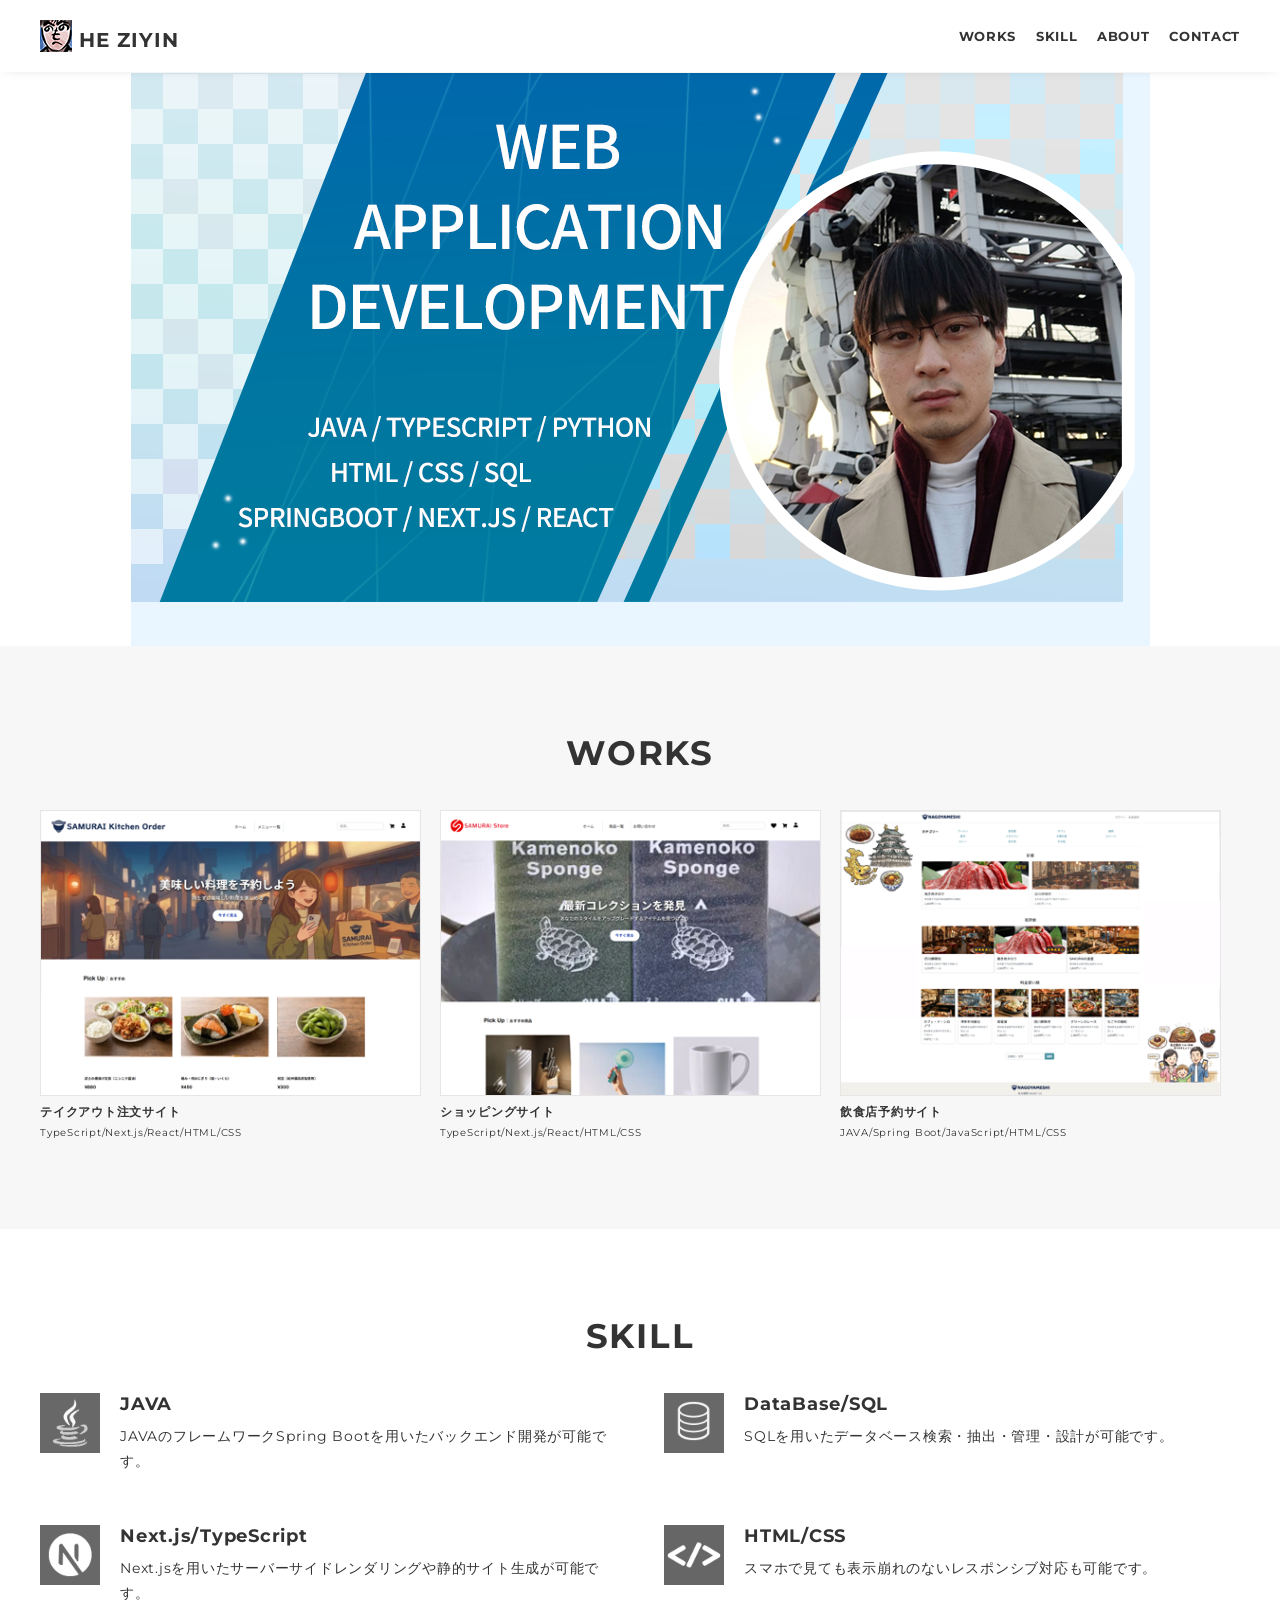
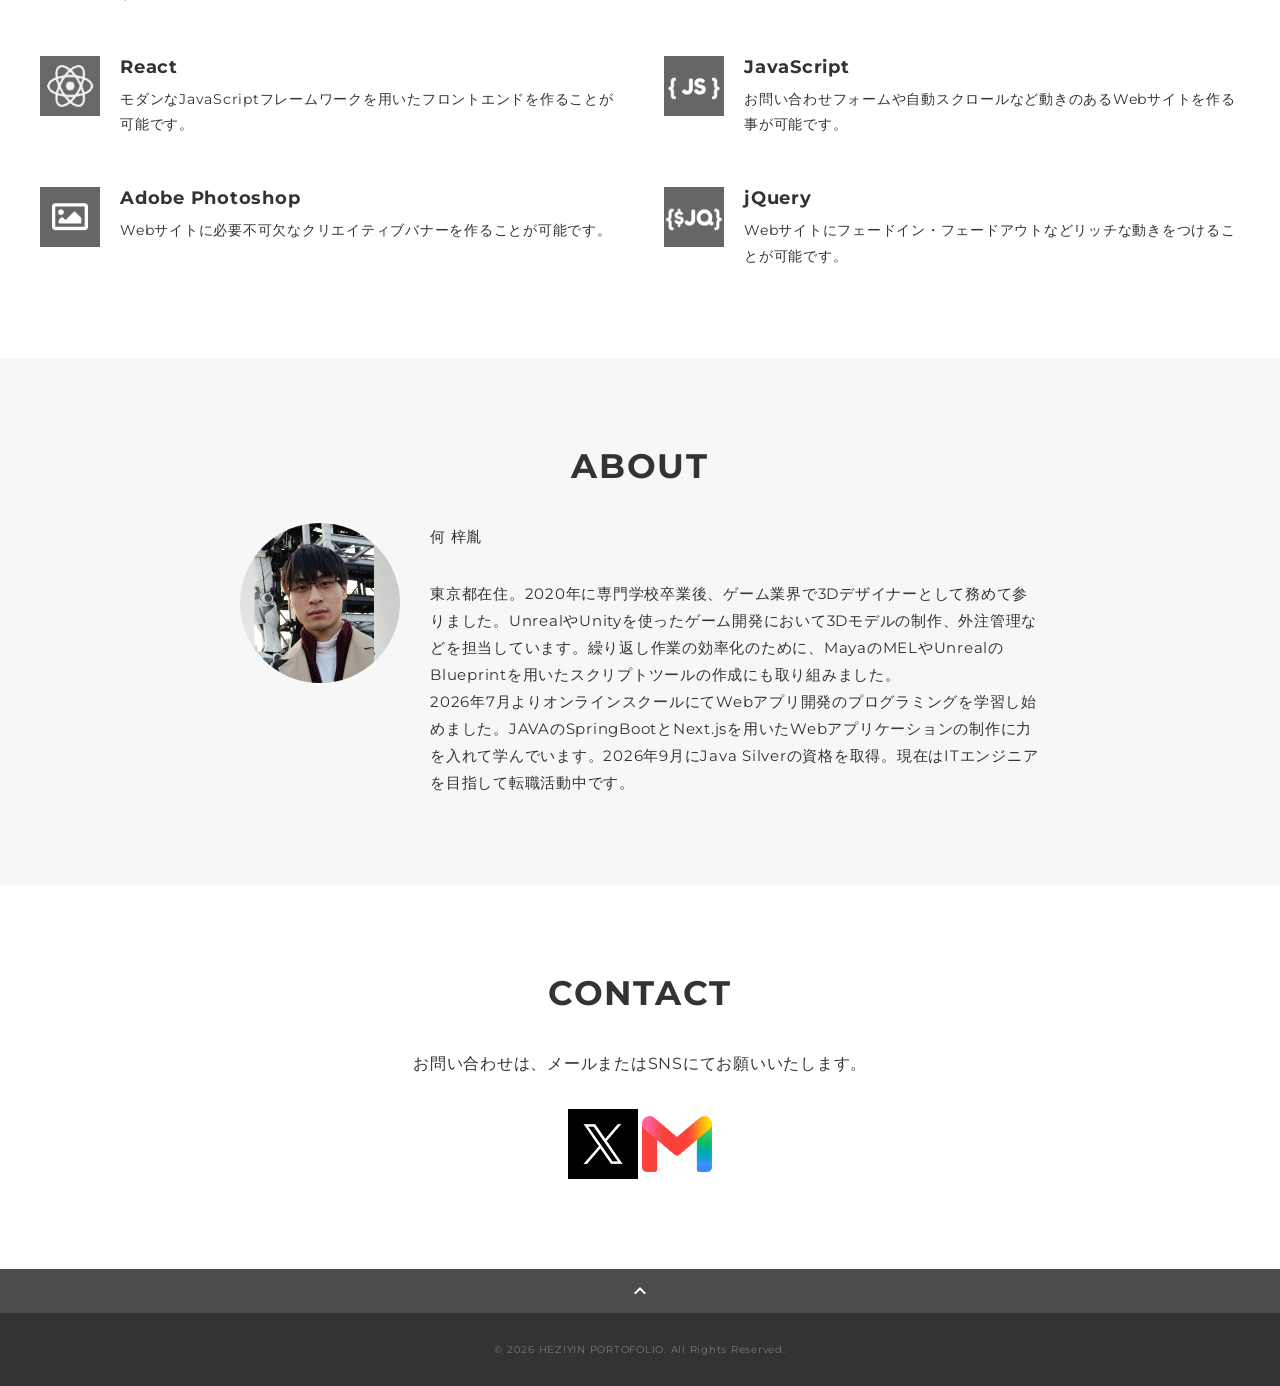
==== index.html @ 1aa2855c "初回コミット" ====
<!DOCTYPE html>
<html>
<head>
  <meta charset="utf-8">
  <meta name="viewport" content="width=device-width, initial-scale=1.0, maximum-scale=1.0, minimum-scale=1.0">
  <title>HE ZIYIN ポートフォリオ</title>
  <link rel="icon" href="img/favicon.ico" sizes="any">
  <link rel="preconnect" href="https://fonts.gstatic.com">
  <link href="https://fonts.googleapis.com/css2?family=Montserrat:wght@400;700&display=swap" rel="stylesheet">
  <link href="https://fonts.googleapis.com/css?family=Material+Icons+Outlined" rel="stylesheet">
  <link href="css/ress.css" media="all" rel="stylesheet" type="text/css" />
  <link href="css/style.css" media="all" rel="stylesheet" type="text/css" />
</head>

<body>
  <div class="wrapper">

    <!-- header -->
    <header class="header ">
      <div class="container">
        <h1 class="header-logo">
          <img src="img/favicon.ico" alt="favicon">
          <a href="#">HE ZIYIN</a>
        </h1>
        <nav class="gnav">
          <ul class="gnav-list">
            <li class="gnav-item"><a href="#works">WORKS</a></li>
            <li class="gnav-item"><a href="#skill">SKILL</a></li>
            <li class="gnav-item"><a href="#about">ABOUT</a></li>
            <li class="gnav-item"><a href="#contact">CONTACT</a></li>
          </ul>
        </nav>
      </div>
    </header>
    <!-- /header -->

    <main class="content">

      <!-- mv -->
      <div class="mv">
        <div class="mv-container">
          <img src="img/main.png" alt="">
        </div>
      </div>
      <!-- /mv -->

      <!-- works -->
      <section class="works section" id="works">
        <div class="container">
          <h2 class="title">WORKS</h2>
          <div class="works-list">
            <a class="works-item" href="works-1.html">
              <div class="works-img"><img src="img/works/html1.png" alt="html1" /></div>
              <p class="works-name">テイクアウト注文サイト</p>
              <p class="works-info">TypeScript/Next.js/React/HTML/CSS</p>
            </a>
            <a class="works-item" href="works-2.html">
              <div class="works-img"><img src="img/works/html2.png" alt="html2" /></div>
              <p class="works-name">ショッピングサイト</p>
              <p class="works-info">TypeScript/Next.js/React/HTML/CSS</p>
            </a>
            <a class="works-item" href="works-3.html">
              <div class="works-img"><img src="img/works/JAVA(BootSpring).png" alt="JAVA(BootSpring)" /></div>
              <p class="works-name">飲食店予約サイト</p>
              <p class="works-info">JAVA/Spring Boot/JavaScript/HTML/CSS</p>
            </a>
          </div>
        </div>
      </section>
      <!-- /works -->

      <!-- skill -->
      <section class="skill section" id="skill">
        <div class="container">
          <h2 class="title">SKILL</h2>

          <div class="skill-list">
            <div class="skill-item">
              <p class="skill-img"><img src="img/skills/java.png" alt="java"></p>
              <div class="skill-body">
                <h3 class="skill-name">JAVA</h3>
                <p class="skill-text">
                  JAVAのフレームワークSpring Bootを用いたバックエンド開発が可能です。</p>
              </div>
            </div>
            <div class="skill-item">
              <p class="skill-img"><img src="img/skills/database.png" alt="database"></p>
              <div class="skill-body">
                <h3 class="skill-name">DataBase/SQL</h3>
                <p class="skill-text">
                  SQLを用いたデータベース検索・抽出・管理・設計が可能です。</p>
              </div>
            </div>
            <div class="skill-item">
              <p class="skill-img"><img src="img/skills/nextjs.png" alt="nextjs"></p>
              <div class="skill-body">
                <h3 class="skill-name">Next.js/TypeScript</h3>
                <p class="skill-text">
                  Next.jsを用いたサーバーサイドレンダリングや静的サイト生成が可能です。</p>
              </div>
            </div>
            <div class="skill-item">
              <p class="skill-img"><img src="img/skills/html.png" alt="html"></p>
              <div class="skill-body">
                <h3 class="skill-name">HTML/CSS</h3>
                <p class="skill-text">
                  スマホで見ても表示崩れのないレスポンシブ対応も可能です。</p>
              </div>
            </div>
            <div class="skill-item">
              <p class="skill-img"><img src="img/skills/react.png" alt="react"></p>
              <div class="skill-body">
                <h3 class="skill-name">React</h3>
                <p class="skill-text">
                  モダンなJavaScriptフレームワークを用いたフロントエンドを作ることが可能です。</p>
              </div>
            </div>
            <div class="skill-item">
              <p class="skill-img"><img src="img/skills/js.png" alt="javascript"></p>
              <div class="skill-body">
                <h3 class="skill-name">JavaScript</h3>
                <p class="skill-text">
                  お問い合わせフォームや自動スクロールなど動きのあるWebサイトを作る事が可能です。</p>
              </div>
            </div>
            <div class="skill-item">
              <p class="skill-img"><img src="img/skills/photoshop.png" alt="photoshop"></p>
              <div class="skill-body">
                <h3 class="skill-name">Adobe Photoshop</h3>
                <p class="skill-text">
                  Webサイトに必要不可欠なクリエイティブバナーを作ることが可能です。</p>
              </div>
            </div>
            <div class="skill-item">
              <p class="skill-img"><img src="img/skills/jquery.png" alt="jquery"></p>
              <div class="skill-body">
                <h3 class="skill-name">jQuery</h3>
                <p class="skill-text">
                  Webサイトにフェードイン・フェードアウトなどリッチな動きをつけることが可能です。</p>
              </div>
            </div>

          </div>
        </div>
      </section>
      <!-- /skill -->

      <!-- about -->
      <section class="about section" id="about">
        <div class="container">
          <h2 class="title">ABOUT</h2>
          <div class="profile">
            <p class="profile-img">
              <img src="img/about.png" alt="about">
            </p>
            <div class="profile-body">
              <p>
                何 梓胤
              </p>
              <p>
                東京都在住。2020年に専門学校卒業後、ゲーム業界で3Dデザイナーとして務めて参りました。UnrealやUnityを使ったゲーム開発において3Dモデルの制作、外注管理などを担当しています。繰り返し作業の効率化のために、MayaのMELやUnrealのBlueprintを用いたスクリプトツールの作成にも取り組みました。
                <br>2026年7月よりオンラインスクールにてWebアプリ開発のプログラミングを学習し始めました。JAVAのSpringBootとNext.jsを用いたWebアプリケーションの制作に力を入れて学んでいます。2026年9月にJava Silverの資格を取得。現在はITエンジニアを目指して転職活動中です。
              </p>
              
            </div>
          </div>
        </div>
      </section>
      <!-- /about -->

      <!-- contact -->
      <section class="contact section" id="contact">
        <div class="container">
          <h2 class="title">CONTACT</h2>
          <p class="lead">
            お問い合わせは、<br class="sp-only">メールまたはSNSにてお願いいたします。
          </p>
          <div class="contact-list">
            <a href="https://x.com/X51PzrxZDwlYu63" target="_blank">
              <img src="img/icon_X.png" alt="X">
            </a>
            <a href="mailto:h953654073@gmail.com">
              <img src="img/icon_Gmail.png" alt="Gmail">
            </a>
          </div>
        </div>
      </section>
      <!-- /contact -->
      <div class="page-top" id="js-page-top">
        <span class="material-icons-outlined">expand_less</span>
      </div>
    </main>

    <!-- footer -->
    <footer class="footer">
      <div class="copyright">&copy; 2026 HEZIYIN PORTOFOLIO. All Rights Reserved.</div>
    </footer>
    <!-- /footer -->

  </div>
  <script src="https://ajax.googleapis.com/ajax/libs/jquery/3.6.0/jquery.min.js"></script>
  <script type='text/javascript' src="js/script.js"></script>
</body>
</html>
---- css/ress.css ----
/*!
 * ress.css • v3.0.1
 * MIT License
 * github.com/filipelinhares/ress
 */

/* # =================================================================
   # Global selectors
   # ================================================================= */

html {
  box-sizing: border-box;
  word-break: normal;
  -moz-tab-size: 4;
  tab-size: 4;

  -webkit-text-size-adjust: 100%; /* Prevent adjustments of font size after orientation changes in iOS */
}

*,
::before,
::after {
  box-sizing: inherit;
  background-repeat: no-repeat; /* Set `background-repeat: no-repeat` to all elements and pseudo elements */
}

::before,
::after {
  vertical-align: inherit;
  text-decoration: inherit; /* Inherit text-decoration and vertical align to ::before and ::after pseudo elements */
}

* {
  margin: 0;
  padding: 0; /* Reset `padding` and `margin` of all elements */
}

/* # =================================================================
   # General elements
   # ================================================================= */

hr {
  overflow: visible; /* Show the overflow in Edge and IE */
  height: 0; /* Add the correct box sizing in Firefox */
}

details,
main {
  display: block; /* Render the `main` element consistently in IE. */
}

summary {
  display: list-item; /* Add the correct display in all browsers */
}

small {
  font-size: 80%; /* Set font-size to 80% in `small` elements */
}

[hidden] {
  display: none; /* Add the correct display in IE */
}

abbr[title] {
  /* Add the correct text decoration in Chrome, Edge, IE, Opera, and Safari */
  text-decoration: underline;
  text-decoration: underline dotted;
  border-bottom: none; /* Remove the bottom border in Chrome 57 */
}

a {
  background-color: transparent; /* Remove the gray background on active links in IE 10 */
}

a:active,
a:hover {
  outline-width: 0; /* Remove the outline when hovering in all browsers */
}

code,
kbd,
pre,
samp {
  font-family: monospace, monospace; /* Specify the font family of code elements */
}

pre {
  font-size: 1em; /* Correct the odd `em` font sizing in all browsers */
}

b,
strong {
  font-weight: bolder; /* Add the correct font weight in Chrome, Edge, and Safari */
}

/* https://gist.github.com/unruthless/413930 */
sub,
sup {
  position: relative;
  font-size: 75%;
  line-height: 0;
  vertical-align: baseline;
}

sub {
  bottom: -.25em;
}

sup {
  top: -.5em;
}

/* # =================================================================
   # Forms
   # ================================================================= */

input {
  border-radius: 0;
}

/* Replace pointer cursor in disabled elements */
[disabled] {
  cursor: default;
}

[type="number"]::-webkit-container-spin-button,
[type="number"]::-webkit-outer-spin-button {
  height: auto; /* Correct the cursor style of increment and decrement buttons in Chrome */
}

[type="search"] {
  outline-offset: -2px; /* Correct the outline style in Safari */

  -webkit-appearance: textfield; /* Correct the odd appearance in Chrome and Safari */
}

[type="search"]::-webkit-search-decoration {
  -webkit-appearance: none; /* Remove the container padding in Chrome and Safari on macOS */
}

textarea {
  overflow: auto; /* Internet Explorer 11+ */
  resize: vertical; /* Specify textarea resizability */
}

button,
input,
optgroup,
select,
textarea {
  font: inherit; /* Specify font inheritance of form elements */
}

optgroup {
  font-weight: bold; /* Restore the font weight unset by the previous rule */
}

button {
  overflow: visible; /* Address `overflow` set to `hidden` in IE 8/9/10/11 */
}

button,
select {
  text-transform: none; /* Firefox 40+, Internet Explorer 11- */
}

/* Apply cursor pointer to button elements */
button,
[type="button"],
[type="reset"],
[type="submit"],
[role="button"] {
  cursor: pointer;
  color: inherit;
}

/* Remove container padding and border in Firefox 4+ */
button::-moz-focus-container,
[type="button"]::-moz-focus-container,
[type="reset"]::-moz-focus-container,
[type="submit"]::-moz-focus-container {
  padding: 0;
  border-style: none;
}

/* Replace focus style removed in the border reset above */
button:-moz-focusring,
[type="button"]::-moz-focus-container,
[type="reset"]::-moz-focus-container,
[type="submit"]::-moz-focus-container {
  outline: 1px dotted ButtonText;
}

button,
html [type="button"],
/* Prevent a WebKit bug where (2) destroys native `audio` and `video`controls in Android 4 */
[type="reset"],
[type="submit"] {
  -webkit-appearance: button; /* Correct the inability to style clickable types in iOS */
}

/* Remove the default button styling in all browsers */
button,
input,
select,
textarea {
  border-style: none;
  background-color: transparent;
}

/* Style select like a standard input */
select {
  -webkit-appearance: none; /* Chrome 41+ */
  -moz-appearance: none; /* Firefox 36+ */
}

select::-ms-expand {
  display: none; /* Internet Explorer 11+ */
}

select::-ms-value {
  color: currentColor; /* Internet Explorer 11+ */
}

legend {
  display: table; /* Correct the text wrapping in Edge and IE */
  max-width: 100%; /* Correct the text wrapping in Edge and IE */
  max-width: 100%; /* Correct the text wrapping in Edge 18- and IE */
  white-space: normal; /* Correct the text wrapping in Edge and IE */
  color: inherit; /* Correct the color inheritance from `fieldset` elements in IE */
  border: 0; /* Correct `color` not being inherited in IE 8/9/10/11 */
}

::-webkit-file-upload-button {
  font: inherit; /* Change font properties to `inherit` in Chrome and Safari */
  color: inherit;
  /* Correct the inability to style clickable types in iOS and Safari */

  -webkit-appearance: button;
}

/* # =================================================================
   # Specify media element style
   # ================================================================= */

img {
  border-style: none; /* Remove border when inside `a` element in IE 8/9/10 */
}

/* Add the correct vertical alignment in Chrome, Firefox, and Opera */
progress {
  vertical-align: baseline;
}

/* # =================================================================
   # Accessibility
   # ================================================================= */

/* Hide content from screens but not screenreaders */
@media screen {
  [hidden~="screen"] {
    display: inherit;
  }
  [hidden~="screen"]:not(:active):not(:focus):not(:target) {
    position: absolute !important;
    clip: rect(0 0 0 0) !important;
  }
}

/* Specify the progress cursor of updating elements */
[aria-busy="true"] {
  cursor: progress;
}

/* Specify the pointer cursor of trigger elements */
[aria-controls] {
  cursor: pointer;
}

/* Specify the unstyled cursor of disabled, not-editable, or otherwise inoperable elements */
[aria-disabled] {
  cursor: default;
}
---- css/style.css ----
body {
  font-family: "Montserrat","Helvetica Neue",Arial,"Hiragino Kaku Gothic ProN","Hiragino Sans",Meiryo,sans-serif;
  font-size: 15px;
  letter-spacing: .05em;
  color: #333;
}

a {
  transition: opacity .3s;
  text-decoration: none;
  color: #1ca9e3;
}

img {
  max-width: 100%;
  height: auto;
  vertical-align: bottom;
  border-style: none;
}



.pc-only {
  display: block;
}

.sp-only {
  display: none;
}

/*--------------------------------
 レイアウト
---------------------------------*/
.wrapper {
  padding-top: 73px;
}

.section {
  padding: 90px 0;
}

.section:nth-of-type(odd) {
  background-color: #f7f7f7;
}

.container {
  max-width: 1340px;
  margin: 0 auto;
  padding: 0 40px;
}

/*--------------------------------
 見出し
---------------------------------*/
.title {
  font-size: 34px;
  font-weight: bold;
  line-height: 1;
  margin-bottom: 40px;
  text-align: center;
  letter-spacing: .05em;
  color: #333;
}

.lead {
  font-size: 16px;
  line-height: 1.8;
  margin-bottom: 30px;
}

/*--------------------------------
ヘッダー
---------------------------------*/
.header {
  position: fixed;
  top: 0;
  z-index: 1;
  width: 100%;
  background-color: #fff;
  box-shadow: 0 5px 10px -6px rgba(0,0,0,.1);
}

.header .container {
  display: flex;
  align-items: center;
  justify-content: space-between;
  padding: 20px 40px;
}

.header-logo {
  font-size: 20px;
  font-weight: bold;
  line-height: 1.2;
  margin-right: 20px;
  letter-spacing: .05em;
}

.header-logo a {
  color: #333;
}

.gnav-list {
  display: flex;
  justify-content: space-between;
  list-style: none;
}

.gnav-item:not(:last-child) {
  margin-right: 20px;
}

.gnav-item a {
  position: relative;
  font-size: 13px;
  font-weight: bold;
  display: inline-block;
  padding: 5px 0;
  transition: .3s;
  letter-spacing: .05em;
  color: #333;
}
.gnav-item a:after {
  position: absolute;
  bottom: 0;
  left: 50%;
  width: 0;
  height: 3px;
  content: "";
  transition: .3s;
  -webkit-transform: translateX(-50%);
  transform: translateX(-50%);
  background-color: #333;
}

.gnav-item a:hover:after {
  width: 100%;
}

/*--------------------------------
 メインビジュアル
---------------------------------*/
.mv {
  display: flex;
  align-items: center;
  justify-content: center;
  height: auto;
  text-align: center;
}

.mv-container {
  position: relative;
  padding: 0 20px;
}

.mv-container img {
  width: 100%;
  height: auto;
}

/*--------------------------------
 Works
---------------------------------*/
.works-list {
  display: flex;
  flex-wrap: wrap;
  margin-bottom: -40px;
}

.works-item {
  width: 31.74603%;
  margin-right: 1.58730%;
  margin-bottom: 40px;
  color: #333;
}


.works-item:hover {
  opacity: .8;
}

.works-item:nth-of-type(3n) {
  margin-right: 0;
}

.works-img img {
  border: 1px solid #e6e6e6;
}

.works-detail-img {
  border: 2px solid #c9c9c9;
}

.carousel-parts {
    margin-right: 10px;
    margin-left: 10px;
}

.works-name {
  font-size: 12px;
  font-weight: bold;
  margin-top: 8px;
}

.works-info {
  font-size: 10px;
  margin-top: 5px;
}
/* 左の矢印を外側へ移動 */
.slick-prev {
  left: -40px !important; /* 初期値の -25px からさらに外側へ */
}
/* 右の矢印を外側へ移動 */
.slick-next {
 /*  right: -40px !important; 初期値の -25px からさらに外側へ */
}

/* slickの標準フォント（slick.scss由来）の矢印の色を変える場合 */
.slick-prev:before,
.slick-next:before {
  color: #acacac !important; /* 矢印の色 */
  font-size: 40px !important; /* 必要に応じてサイズ変更も可能 */
  opacity: 0.8; /* ホバー時の透過度などを調整したい場合 */
}

/* ホバーしたときの色を変える場合 */
.slick-prev:hover:before,
.slick-next:hover:before {
  color: #0000ff; /* ホバー時の色 */
}

/*--------------------------------
 Skill
---------------------------------*/
.skill-list {
  display: flex;
  flex-wrap: wrap;
  justify-content: space-between;
  margin-bottom: -50px;
}

.skill-item {
  display: flex;
  align-items: flex-start;
  justify-content: space-between;
  width: 48%;
  margin-bottom: 50px;
}

.skill-img {
  width: 60px;
  height: auto;
  margin-right: 20px;
}

.skill-body {
  flex: 1;
}

.skill-name {
  margin-bottom: 10px;
}

.skill-text {
  font-size: 14px;
  line-height: 1.8;
}

/*--------------------------------
 About
---------------------------------*/
.profile {
  display: flex;
  flex-wrap: wrap;
  max-width: 800px;
  margin: 0 auto;
}
.profile-img {
  width: 20%;
  margin-right: 30px;
  border-radius: 50%;
}
.profile-img img {
  border-radius: 50%;
}
.profile-body {
  flex: 1;
}

.profile-body p {
  font-size: 15px;
  line-height: 1.8;
}

.profile-body p:not(:last-child) {
  margin-bottom: 30px;
}

/*--------------------------------
 Contact
---------------------------------*/
.contact {
  text-align: center;
}

.contact-item:not(:last-child) {
  margin-right: 10px;
}

.contact-text {
  margin-top: 10px;
}
/*--------------------------------
 ページトップ
---------------------------------*/
.page-top {
  font-weight: bold;
  padding: 10px;
  cursor: pointer;
  text-align: center;
  background-color: #4c4c4c;
}

.page-top .material-icons-outlined {
  vertical-align: bottom;
  color: #fff;
}

/*--------------------------------
 フッター
---------------------------------*/
.footer {
  padding: 30px;
  background-color: #333;
}

.copyright {
  font-size: 10px;
  text-align: center;
  color: #797979;
}

/*--------------------------------
 下層：Worksページ
---------------------------------*/
.article {
  padding: 120px 0;
}

.article-container {
  max-width: 1040px;
  margin: 0 auto;
  padding: 0 20px;
}

.article-title {
  margin-bottom: 30px;
  text-align: center;
}

.article-body {
  max-width: 720px;
  margin: 0 auto;
  margin-bottom: 80px;
}

.article-body h3 {
  position: relative;
  font-size: 18px;
  margin-bottom: 5px;
  padding-left: 1em;
}

.article-body img {
  width: 100%;
  height: auto;
}

.article-body h3:not(:first-child) {
  margin-top: 50px;
}

.article-body h3::before {
  position: absolute;
  top: 0;
  left: 0;
  width: 4px;
  height: 100%;
  content: "";
  border-radius: 3px;
  background-color: #333;
}

.article-body p {
  font-size: 15px;
  line-height: 1.8;
  margin-bottom: 30px;
}

.home-link {
  text-align: center;
}

/*--------------------------------
 2カラムレイアウト（幅2倍）
---------------------------------*/
.article-container--wide {
  max-width: 2080px;
}

.article-body--two-col {
  max-width: 1440px;
  display: grid;
  grid-template-columns: 5fr 5fr; /* ページ一覧 : その他 = 4 : 6 */
  column-gap: 40px;
  align-items: start;
}

/* 右下に三角構図のイラストを背景として配置（底をフッター側に接地）
   横位置は本文（最大1440px）の右端にそろえる */
.article--deco {
  background: url("../img/bg-triangle.svg") no-repeat;
  background-position: right max(0px, calc(50vw - 1200px)) bottom 0;
  background-size: min(50vw, 900px) auto;
}

/* slickがグリッド内ではみ出さないようにする */
.article-col {
  min-width: 0;
}

.article-col .excel-table {
  max-width: none;
}

/*--------------------------------
 サムネイルギャラリー（ページ一覧）
---------------------------------*/
.gallery-thumbs {
  display: grid;
  grid-template-columns: repeat(7, 1fr); /* 9枚 → 2行 */
  gap: 8px;
  margin-bottom: 20px;
  list-style: none;
}

.gallery-thumb {
  display: block;
  width: 100%;
  padding: 0;
  border: 2px solid #c9c9c9;
  background: #fff;
  cursor: pointer;
  opacity: .6;
  transition: opacity .2s, border-color .2s;
}

.gallery-thumb:hover {
  opacity: 1;
}

.gallery-thumb.is-active {
  border-color: #333;
  opacity: 1;
}

.article-body .gallery-thumb img {
  display: block;
  width: 100%;
  aspect-ratio: 16 / 10;
  object-fit: cover;
  object-position: top;
}

.gallery-main {
  margin: 0;
}

.gallery-caption {
  font-size: 15px;
  font-weight: bold;
  text-align: center;
  margin-bottom: 8px;
}

/*--------------------------------
 要件定義
---------------------------------*/
.excel-table {
    border-collapse: collapse;
    background-color: #ffffff;
    box-shadow: 0 2px 5px rgba(0,0,0,0.1);
    font-size: 14px;
    width: 100%;
    max-width: 900px;
}
/* 通常のセル */
.excel-table td {
    border: 1px solid #d2d0ce;
    padding: 10px 14px;
    color: #323130;
    vertical-align: top;
}
/* 大カテゴリの行（黄色い区切り行） */
.category-row {
    background-color: #fff2cc;
    font-weight: bold;
}
/* 機能カテゴリの列（会員登録 などの列） */
.subcategory-cell {
    background-color: #f9f9f9;
    font-weight: bold;
    width: 180px;
}
/* 機能詳細の列 */
.feature-cell {
    line-height: 1.6;
}

/*media Queries 767
----------------------------------------------------*/
@media screen and (max-width: 767px) {
  body {
    font-size: 14px;
  }

  .pc-only {
    display: none;
  }

  .sp-only {
    display: block;
  }

  /* 見出し */
  .title {
    font-size: 26px;
    margin-bottom: 20px;
  }

  .lead {
    font-size: 14px;
    line-height: 1.7;
    margin-bottom: 20px;
  }

  /* レイアウト */
  .wrapper {
    padding-top: 57px;
  }

  .section {
    padding: 60px 0;
  }

  .container {
    padding: 0 20px;
  }

  /* ヘッダー */
  .header .container {
    padding: 15px;
  }

  .header-logo {
    font-size: 15px;
    margin-right: 15px;
  }

  .gnav-item:not(:last-child) {
    margin-right: 10px;
  }

  .gnav-item a {
    font-size: 10px;
  }

  .gnav-item a:after {
    display: none;
  }

  /*  メインビジュアル */
  .mv {
    height: 40vh;
  }

  .mv-container {
    padding: 0 20px;
  }

  .mv-title {
    font-size: 30px;
  }
  .mv-subtitle {
    font-size: 16px;
    margin-bottom: 20px;
  }

  .mv-text {
    top: 75%;
    font-size: 14px;
    line-height: 1.7;
  }

  /* Works */
  .works-name {
    font-size: 12px;
  }

  .works-info {
    margin-top: 3px;
  }

  .works-list {
    justify-content: space-between;
  }

  .works-item {
    flex: 0 0 48%;
    margin-right: 0;
    margin-bottom: 30px;
  }

  /* Skill */
  .skill-list {
    display: block;
    margin-bottom: 0;
  }

  .skill-item {
    width: 100%;
    margin-bottom: 35px;
  }

  .skill-item:last-child {
    margin-bottom: 0;
  }

  .skill-name {
    margin-bottom: 5px;
  }

  .skill-text {
    font-size: 13px;
    line-height: 1.7;
  }

  /* About */
  .profile {
    display: block;
  }
  .profile-img {
    width: 150px;
    margin: 0 auto;
    margin-bottom: 25px;
  }

  .profile-body p {
    font-size: 14px;
    line-height: 1.7;
  }

  .profile-body p:not(:last-child) {
    margin-bottom: 20px;
  }

  /* フッター */
  .footer {
    padding: 20px;
  }

  /* 下層ページ */
  .article {
    padding: 50px 0;
  }

  /* 固定ヘッダーの下にタイトルが隠れないよう、上の余白を多めに取る */
  .article--deco {
    padding-top: 90px;
  }

  .article-body h3 {
    font-size: 16px;
    padding-left: .8em;
  }

  .article-body h3:not(:first-child) {
    margin-top: 30px;
  }

  .article-body p {
    font-size: 14px;
    line-height: 1.7;
    margin-bottom: 20px;
  }

  /* 2カラム → 1カラム（ページ一覧をタイトル直下に） */
  .article-body--two-col {
    grid-template-columns: 1fr;
  }

  .article--deco {
    background: none; /* 1カラムでは右下に空白がないため非表示 */
  }

  .article-col--pages {
    order: -1; /* HTML上は後ろでも、スマホでは一番上に表示 */
    margin-bottom: 30px;
  }

/*--------------------------------
 要件定義
---------------------------------*/  
  /* テーブル全体をブロック要素にして外枠を外す */
  .excel-table, 
  .excel-table tbody {
      display: block;
      width: 100%;
      box-shadow: none;
      background-color: transparent;
  }
  
  /* 【変更点】PC用の黄色い見出し行をスマホ用大見出しとして再活用（1回だけ表示される） */
  .excel-table .category-row {
      display: block;
      background-color: transparent;
      margin-top: 20px;
      margin-bottom: 8px;
      padding: 0;
  }
  .excel-table .category-row td {
      display: block;
      width: 100% !important;
      border: none;
      padding: 0;
      font-size: 15px;
      color: #0078d4; /* Microsoft風のブルー */
      font-weight: bold;
  }
  /* 最初のカテゴリの上の余白を詰める */
  .excel-table tbody .category-row:first-child {
      margin-top: 5px;
  }

  /* テーブルの「行（tr）」を1つの独立したカードにする */
  .excel-table tr:not(.category-row) {
      display: flex;
      flex-direction: column;
      background-color: #ffffff;
      margin-bottom: 12px;
      border: 1px solid #d2d0ce;
      border-radius: 4px;
      box-shadow: 0 1px 3px rgba(0,0,0,0.05);
      padding: 12px;
  }
  /* 各セルを縦並びにする */
  .excel-table td {
      display: block;
      width: 100% !important; /* PC用の幅指定を打ち消す */
      border: none;
      padding: 4px 0;
  }
  /* 機能カテゴリ（会員登録 など）の見た目調整 */
  .excel-table td.subcategory-cell {
      background-color: transparent;
      font-size: 15px;
      color: #323130;
      padding-bottom: 6px;
      border-bottom: 1px dashed #e1dfdd;
  }
  /* 機能詳細（■ユーザー登録ができる など）の見た目調整 */
  .excel-table td.feature-cell {
      font-size: 13px;
      color: #605e5c;
      padding-top: 6px;
  }
}
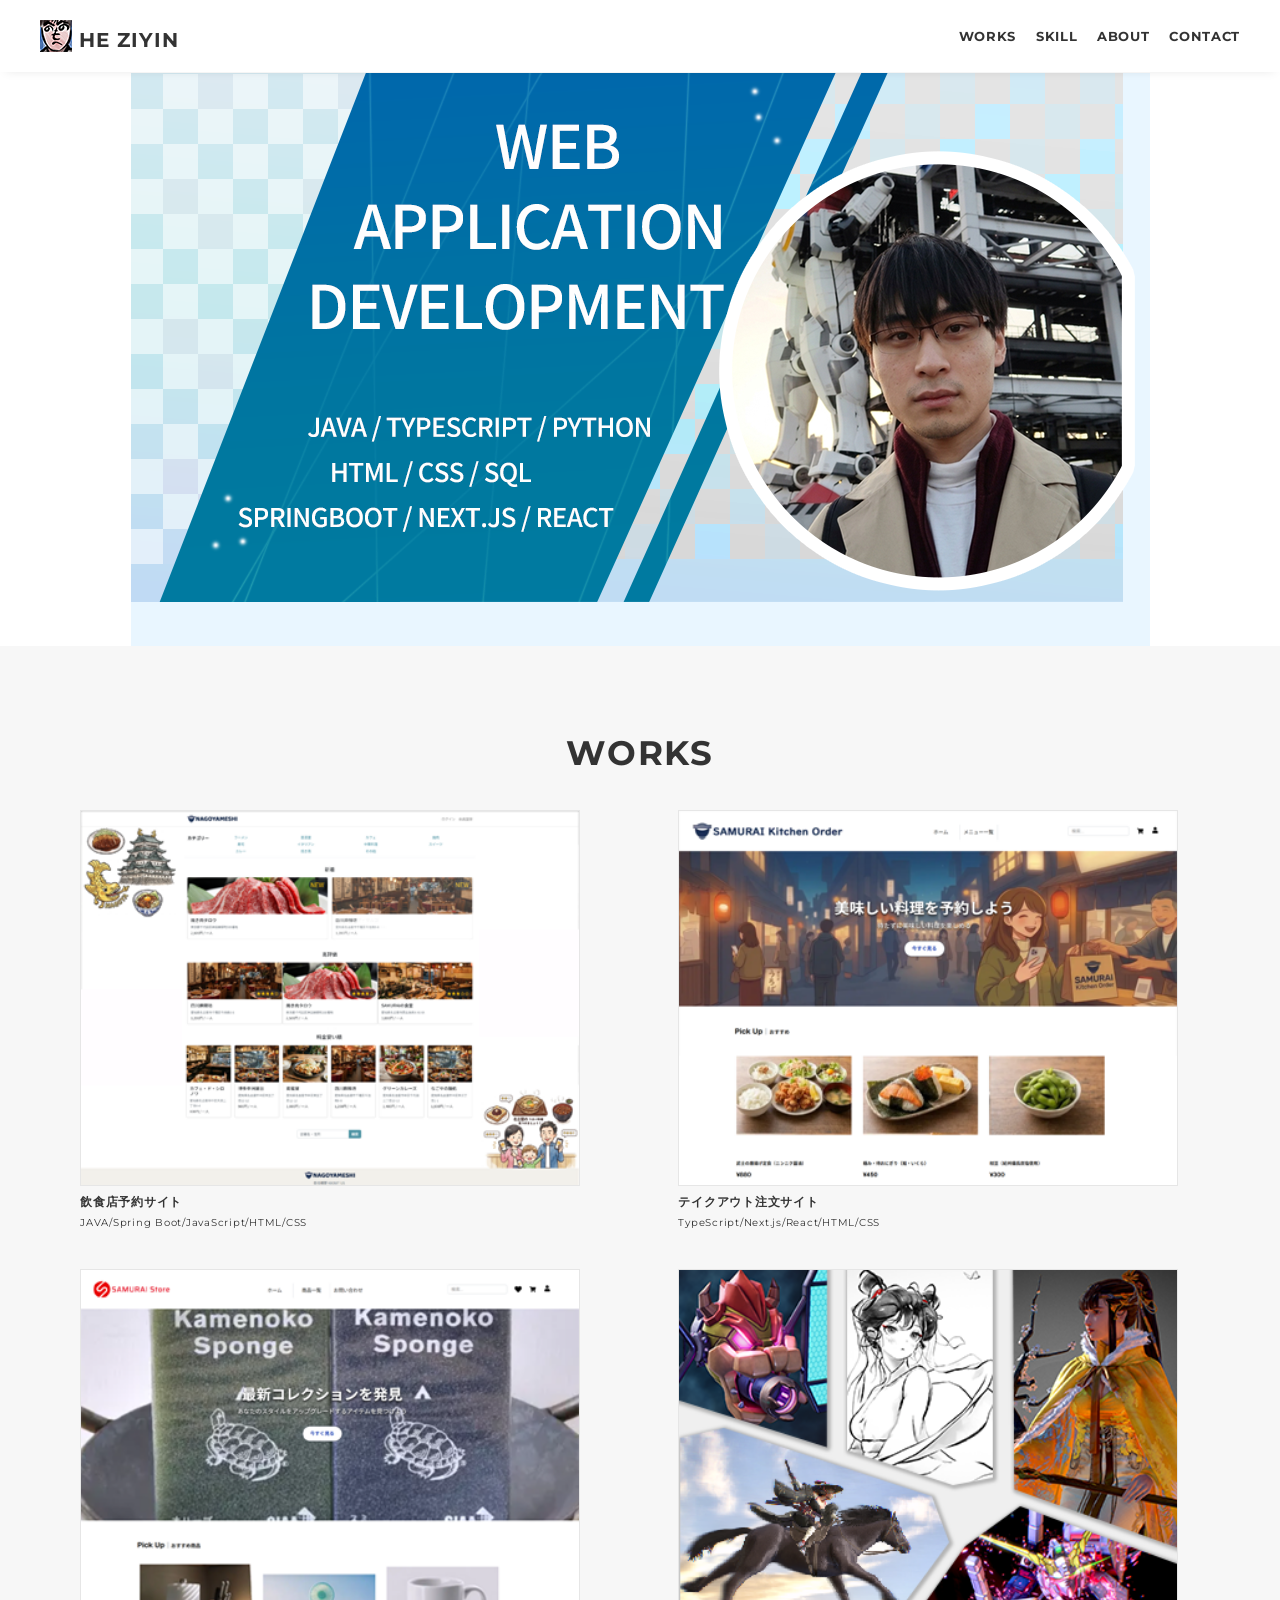
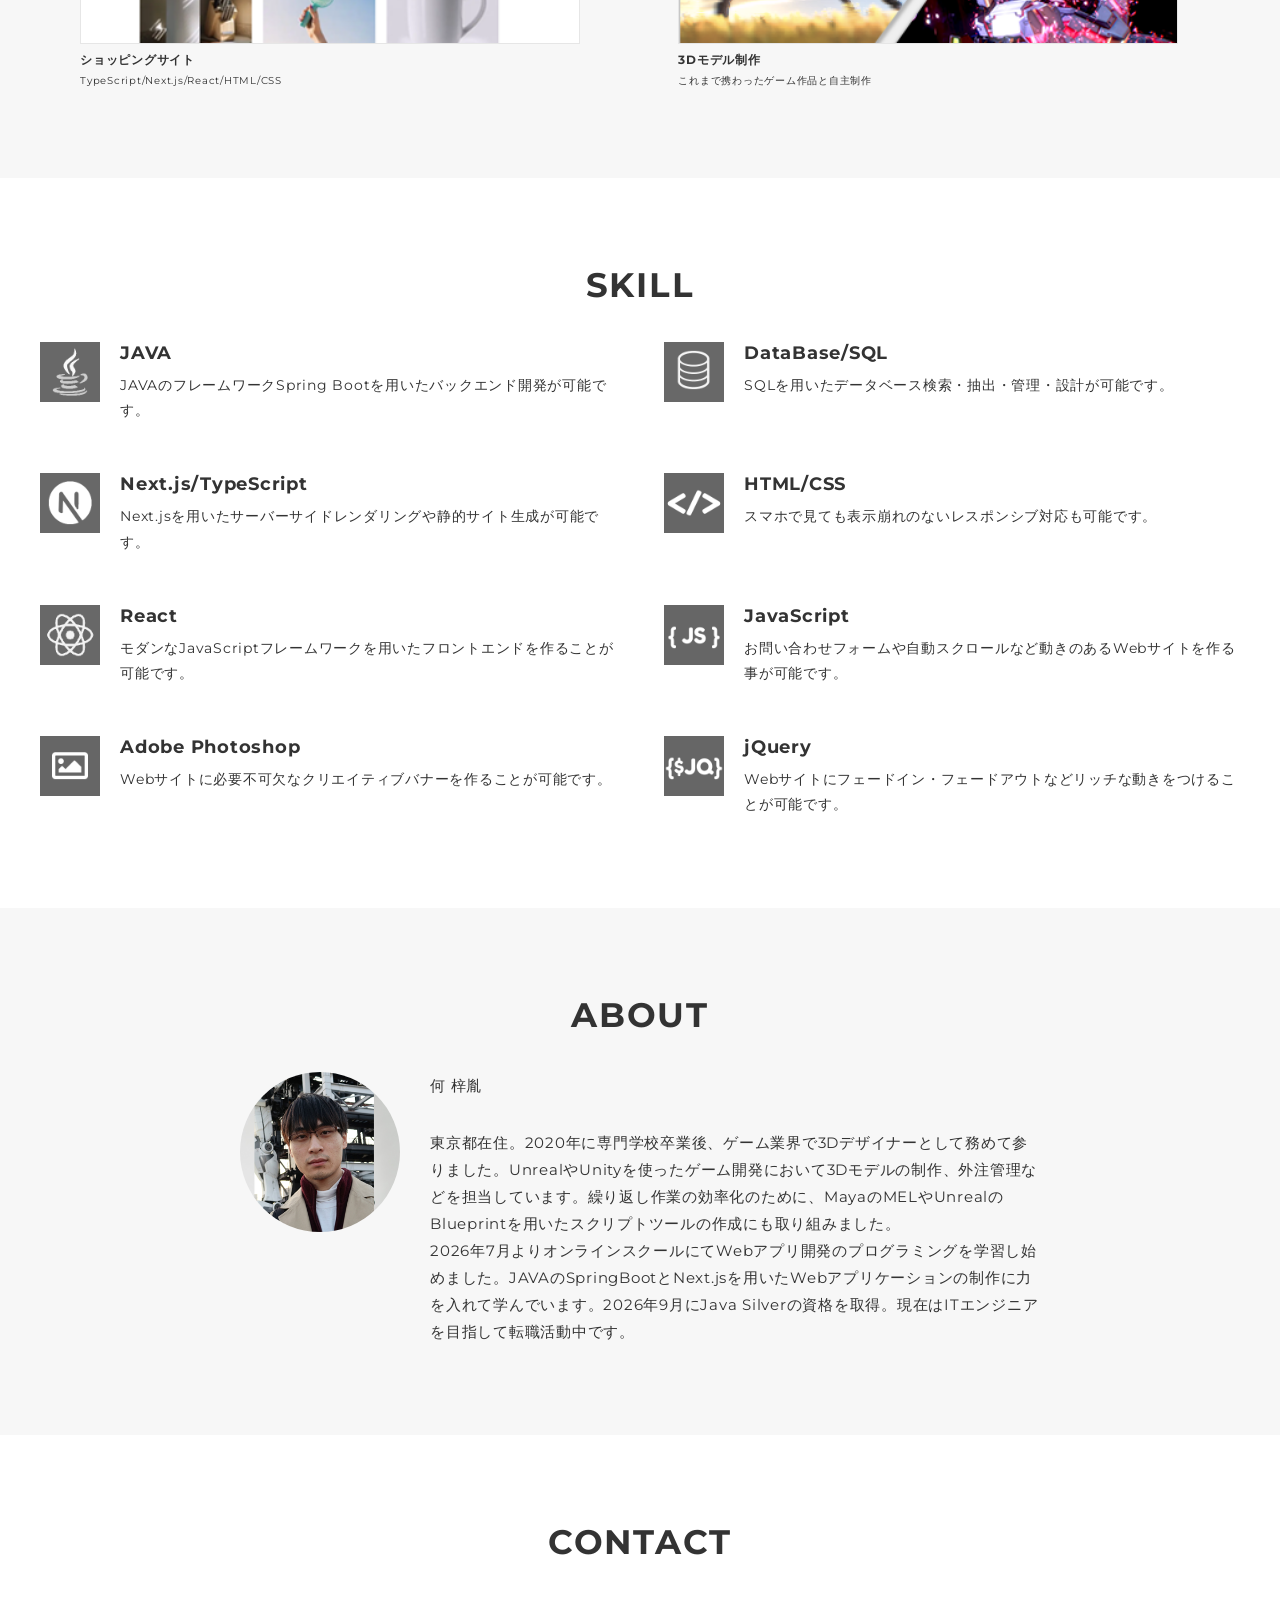
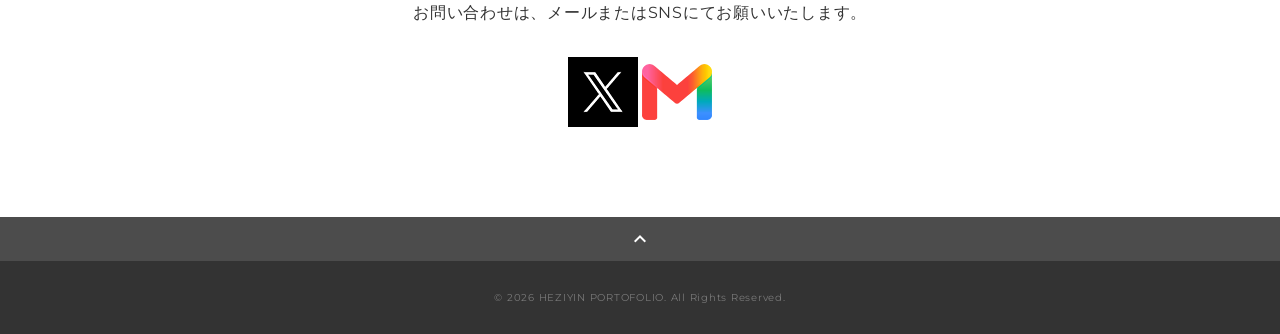
==== commit 92988108: "3D作品ページ追加" ====
--- a/index.html
+++ b/index.html
@@ -49,6 +49,11 @@
         <div class="container">
           <h2 class="title">WORKS</h2>
           <div class="works-list">
+            <a class="works-item" href="works-3.html">
+              <div class="works-img"><img src="img/works/JAVA(BootSpring).png" alt="JAVA(BootSpring)" /></div>
+              <p class="works-name">飲食店予約サイト</p>
+              <p class="works-info">JAVA/Spring Boot/JavaScript/HTML/CSS</p>
+            </a>
             <a class="works-item" href="works-1.html">
               <div class="works-img"><img src="img/works/html1.png" alt="html1" /></div>
               <p class="works-name">テイクアウト注文サイト</p>
@@ -59,10 +64,10 @@
               <p class="works-name">ショッピングサイト</p>
               <p class="works-info">TypeScript/Next.js/React/HTML/CSS</p>
             </a>
-            <a class="works-item" href="works-3.html">
-              <div class="works-img"><img src="img/works/JAVA(BootSpring).png" alt="JAVA(BootSpring)" /></div>
-              <p class="works-name">飲食店予約サイト</p>
-              <p class="works-info">JAVA/Spring Boot/JavaScript/HTML/CSS</p>
+            <a class="works-item" href="works-4.html">
+              <div class="works-img"><img src="img/works/3Dworks.png" alt="3Dworks" /></div>
+              <p class="works-name">3Dモデル制作</p>
+              <p class="works-info">これまで携わったゲーム作品と自主制作</p>
             </a>
           </div>
         </div>
--- a/css/style.css
+++ b/css/style.css
@@ -164,11 +164,12 @@
   display: flex;
   flex-wrap: wrap;
   margin-bottom: -40px;
+   padding-left: 40px; /* 追加：右に寄せたい分だけ */
 }
 
 .works-item {
-  width: 31.74603%;
-  margin-right: 1.58730%;
+  width: 48.41270%;
+  margin-right: 3.17460%;
   margin-bottom: 40px;
   color: #333;
 }
@@ -178,16 +179,66 @@
   opacity: .8;
 }
 
-.works-item:nth-of-type(3n) {
+.works-item:nth-of-type(2n) {
   margin-right: 0;
 }
 
 .works-img img {
   border: 1px solid #e6e6e6;
+  min-width: 500px;
 }
 
 .works-detail-img {
   border: 2px solid #c9c9c9;
+}
+
+/* 横3個並び（works-list--3col を付けたリストだけに適用） */
+.works-list--3col .works-item {
+  width: 32%;
+  margin-right: 2%;
+}
+
+.works-list--3col .works-item:nth-of-type(2n) {
+  margin-right: 2%;
+}
+
+.works-list--3col .works-item:nth-of-type(3n) {
+  margin-right: 0;
+}
+
+/* 実績はリンクではないので、ホバーしても薄くしない */
+.works-list--3col .works-item:hover {
+  opacity: 1;
+}
+
+.works-list--3col .works-img img {
+  min-width: 0;
+  width: 100%;
+}
+
+/* Sketchfab埋め込み（横2個並び） */
+.sketchfab-embed-wrapper {
+  width: 49%;
+  margin-right: 2%;
+  margin-bottom: 40px;
+}
+
+.sketchfab-embed-wrapper:nth-of-type(2n) {
+  margin-right: 0;
+}
+
+/* Sketchfabの「Learn More」リンク（中央寄せ） */
+.sketchfab-more {
+  margin-top: 40px;
+  padding-left: 40px; /* .works-listのpadding-leftと合わせて、埋め込みの中央にそろえる */
+  text-align: center;
+}
+
+.sketchfab-embed-wrapper iframe {
+  display: block;
+  width: 100%;
+  height: auto;
+  aspect-ratio: 4 / 3;
 }
 
 .carousel-parts {
@@ -516,6 +567,13 @@
     line-height: 1.6;
 }
 
+@media screen and (max-width: 1200px) {
+  /* 追加：スマホでは最小幅を無効にする */
+  .works-img img {
+    min-width: 0;
+  }
+}
+
 /*media Queries 767
 ----------------------------------------------------*/
 @media screen and (max-width: 767px) {
@@ -619,7 +677,22 @@
     margin-right: 0;
     margin-bottom: 30px;
   }
-
+  /* 追加：スマホでは最小幅を無効にする */
+  .works-img img {
+    min-width: 0;
+  }
+
+  /* スマホでは3個並びのリストもindex.htmlと同じ2個並びにする */
+  .works-list--3col .works-item,
+  .works-list--3col .works-item:nth-of-type(2n) {
+    margin-right: 0;
+  }
+
+  /* スマホではSketchfabを1列にする */
+  .sketchfab-embed-wrapper {
+    width: 100%;
+    margin-right: 0;
+  }
   /* Skill */
   .skill-list {
     display: block;
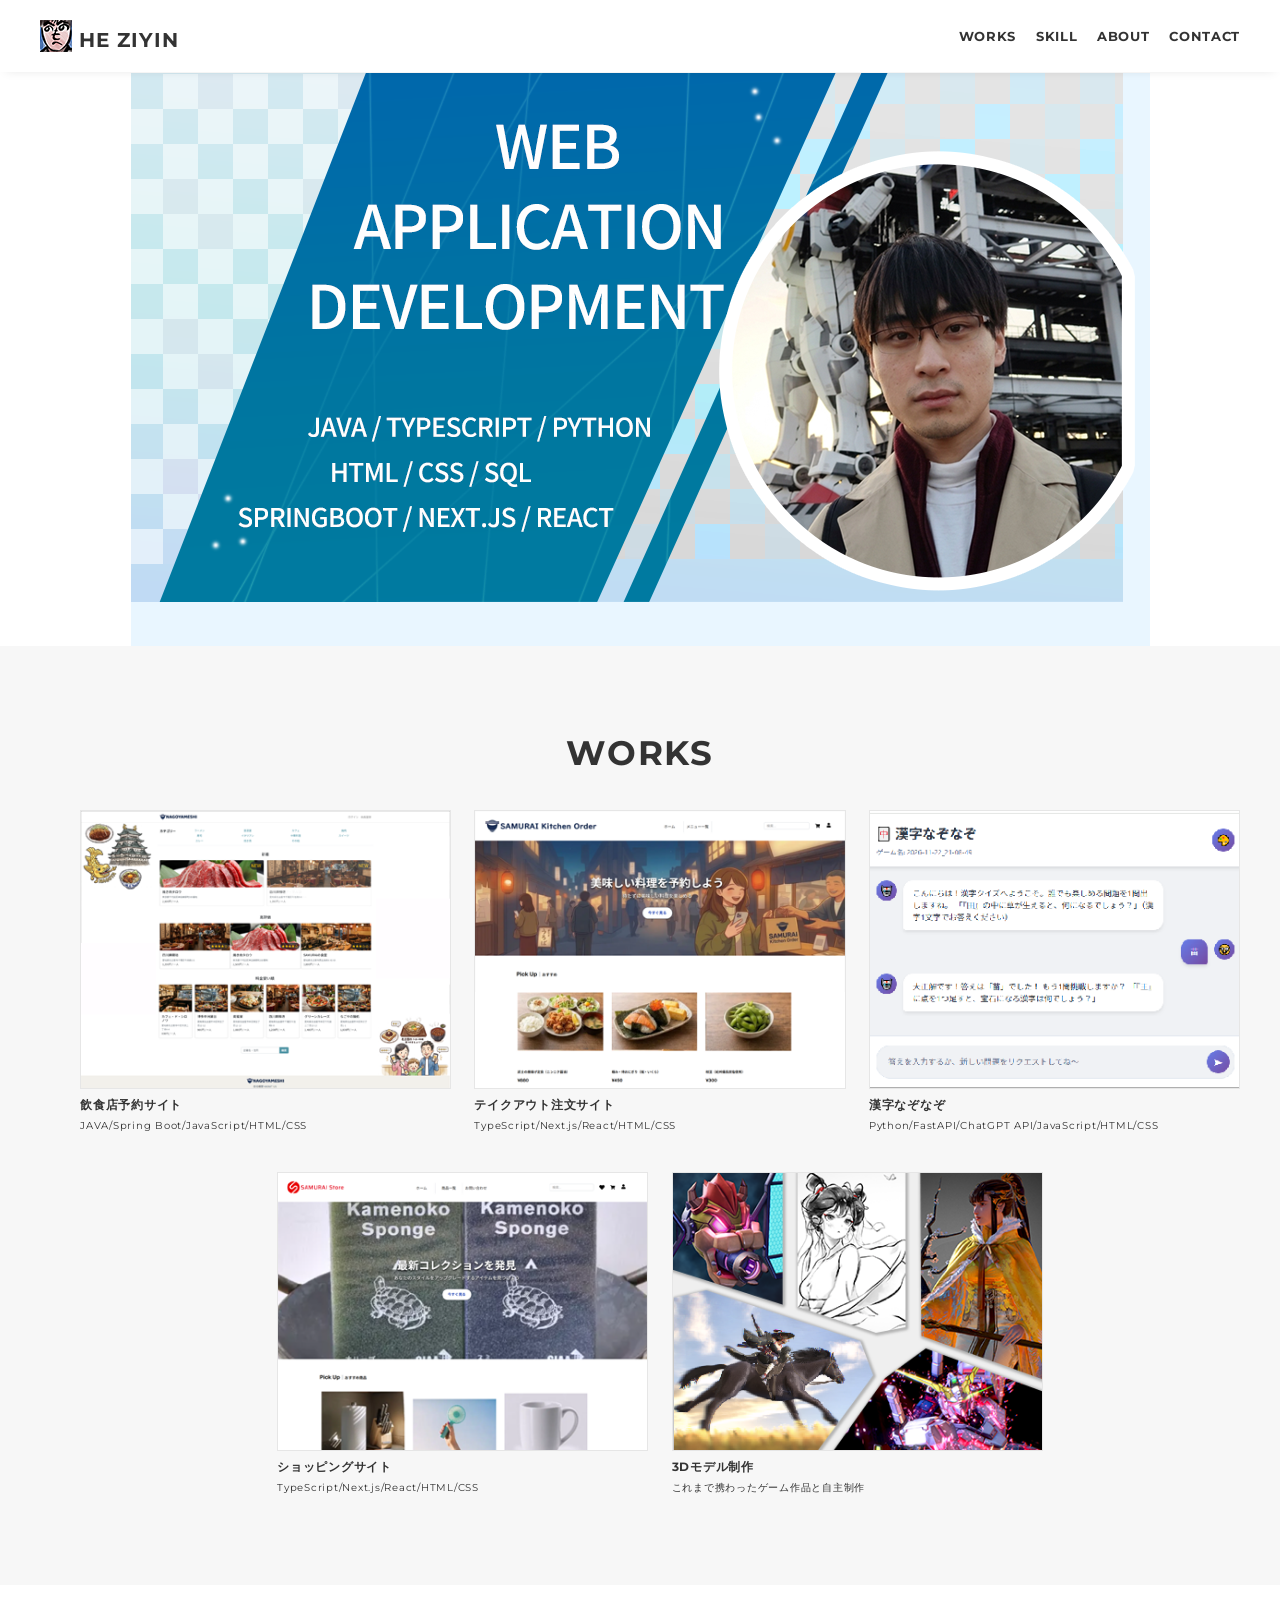
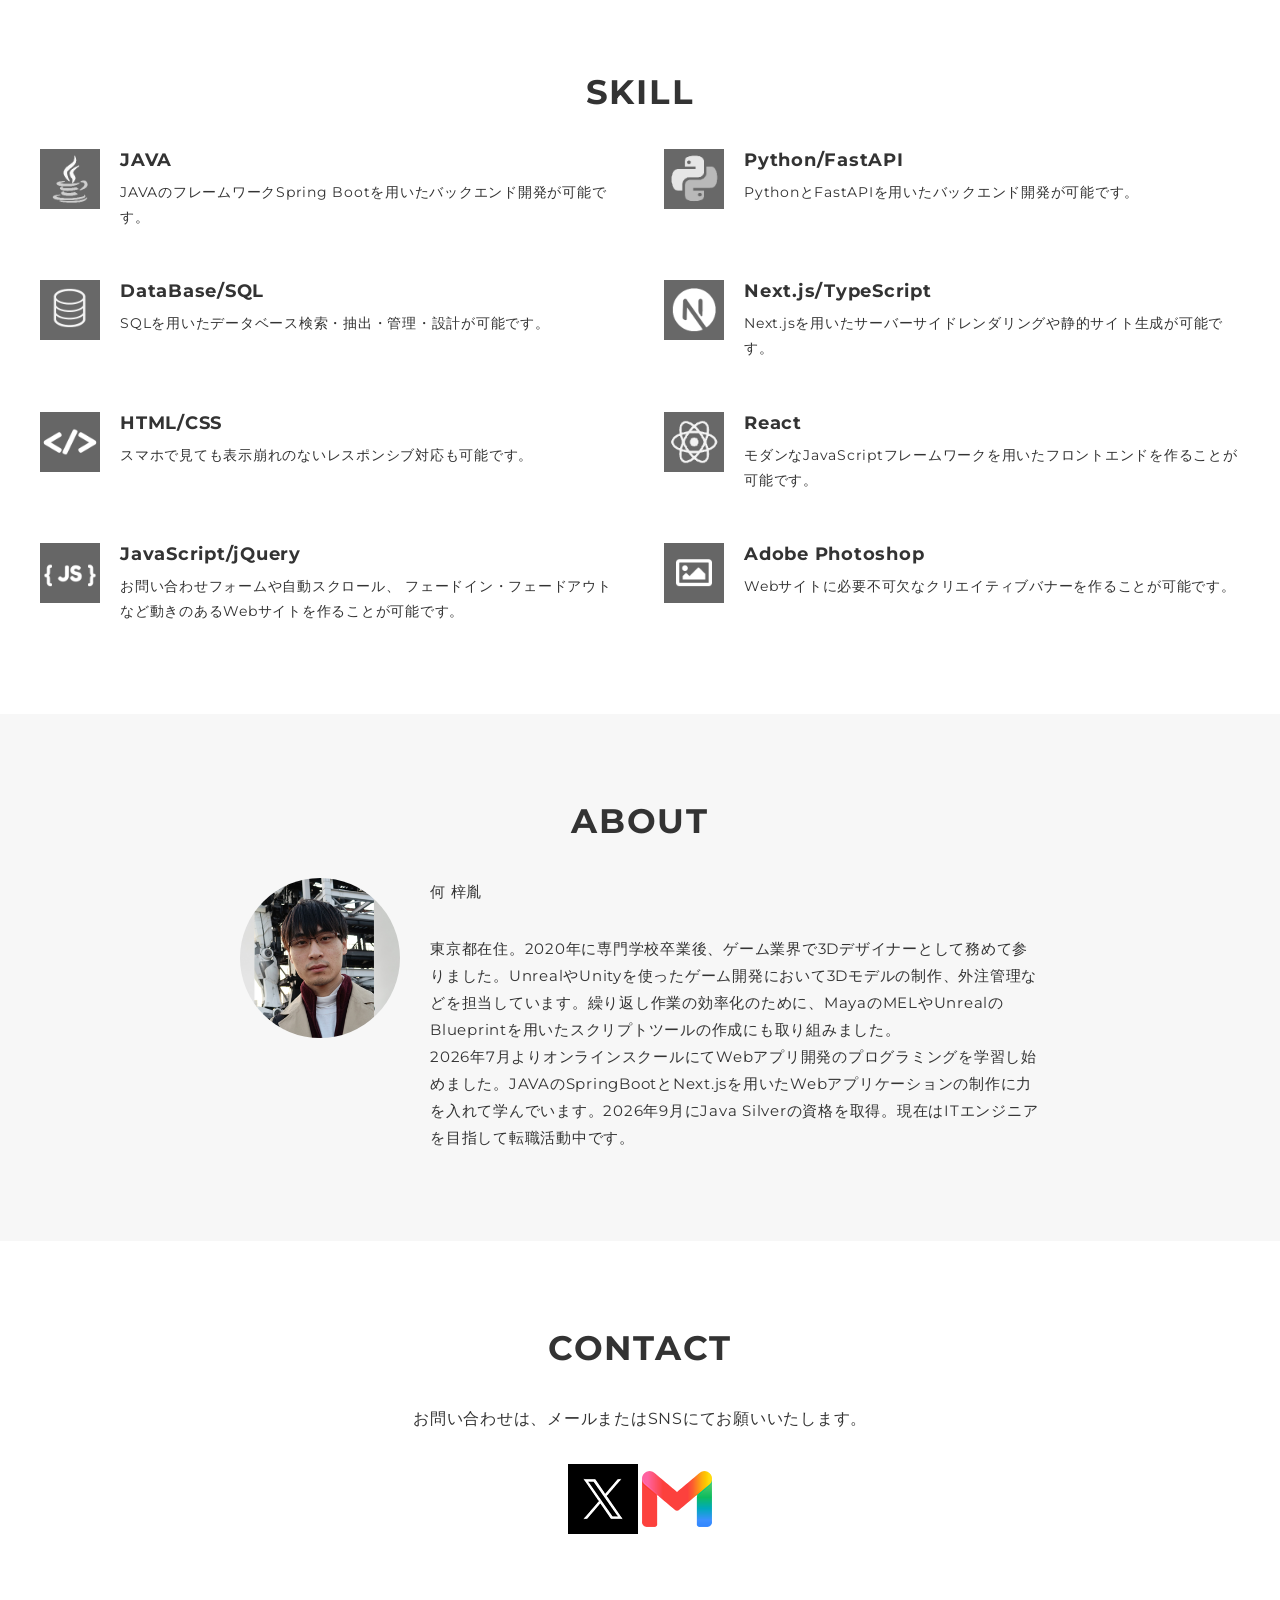
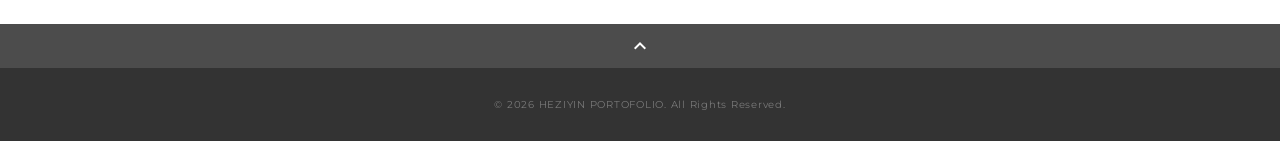
==== commit 79a6137c: "漢字なぞなぞ追加　仮アカウント情報追加" ====
--- a/index.html
+++ b/index.html
@@ -48,7 +48,7 @@
       <section class="works section" id="works">
         <div class="container">
           <h2 class="title">WORKS</h2>
-          <div class="works-list">
+          <div class="works-list works-list--3col works-list--center">
             <a class="works-item" href="works-3.html">
               <div class="works-img"><img src="img/works/JAVA(BootSpring).png" alt="JAVA(BootSpring)" /></div>
               <p class="works-name">飲食店予約サイト</p>
@@ -59,6 +59,11 @@
               <p class="works-name">テイクアウト注文サイト</p>
               <p class="works-info">TypeScript/Next.js/React/HTML/CSS</p>
             </a>
+            <a class="works-item" href="works-5.html">
+              <div class="works-img"><img src="img/works/html5.png" alt="html5" /></div>
+              <p class="works-name">漢字なぞなぞ</p>
+              <p class="works-info">Python/FastAPI/ChatGPT API/JavaScript/HTML/CSS</p>
+            </a>
             <a class="works-item" href="works-2.html">
               <div class="works-img"><img src="img/works/html2.png" alt="html2" /></div>
               <p class="works-name">ショッピングサイト</p>
@@ -89,6 +94,14 @@
               </div>
             </div>
             <div class="skill-item">
+              <p class="skill-img"><img src="img/skills/python.png" alt="python"></p>
+              <div class="skill-body">
+                <h3 class="skill-name">Python/FastAPI</h3>
+                <p class="skill-text">
+                  PythonとFastAPIを用いたバックエンド開発が可能です。</p>
+              </div>
+            </div>
+            <div class="skill-item">
               <p class="skill-img"><img src="img/skills/database.png" alt="database"></p>
               <div class="skill-body">
                 <h3 class="skill-name">DataBase/SQL</h3>
@@ -123,9 +136,9 @@
             <div class="skill-item">
               <p class="skill-img"><img src="img/skills/js.png" alt="javascript"></p>
               <div class="skill-body">
-                <h3 class="skill-name">JavaScript</h3>
-                <p class="skill-text">
-                  お問い合わせフォームや自動スクロールなど動きのあるWebサイトを作る事が可能です。</p>
+                <h3 class="skill-name">JavaScript/jQuery</h3>
+                <p class="skill-text">
+                  お問い合わせフォームや自動スクロール、 フェードイン・フェードアウトなど動きのあるWebサイトを作ることが可能です。</p>
               </div>
             </div>
             <div class="skill-item">
@@ -134,14 +147,6 @@
                 <h3 class="skill-name">Adobe Photoshop</h3>
                 <p class="skill-text">
                   Webサイトに必要不可欠なクリエイティブバナーを作ることが可能です。</p>
-              </div>
-            </div>
-            <div class="skill-item">
-              <p class="skill-img"><img src="img/skills/jquery.png" alt="jquery"></p>
-              <div class="skill-body">
-                <h3 class="skill-name">jQuery</h3>
-                <p class="skill-text">
-                  Webサイトにフェードイン・フェードアウトなどリッチな動きをつけることが可能です。</p>
               </div>
             </div>
 
--- a/css/style.css
+++ b/css/style.css
@@ -206,8 +206,26 @@
   margin-right: 0;
 }
 
+/* 最終段の端数を中央寄せにする（間隔は1段目と同じ2%） */
+.works-list--center {
+  justify-content: center;
+}
+
+.works-list--center .works-item:last-child {
+  margin-right: 0;
+}
+
+/* 作品詳細ページの仮アカウント情報（小さめの文字） */
+.article-body span.account-info {
+  font-size: 0.7em;
+  margin-top: 0;
+  margin-bottom: 0;
+  padding-top: 0;
+  padding-bottom: 0;
+}
+
 /* 実績はリンクではないので、ホバーしても薄くしない */
-.works-list--3col .works-item:hover {
+.works-list--3col div.works-item:hover {
   opacity: 1;
 }
 
